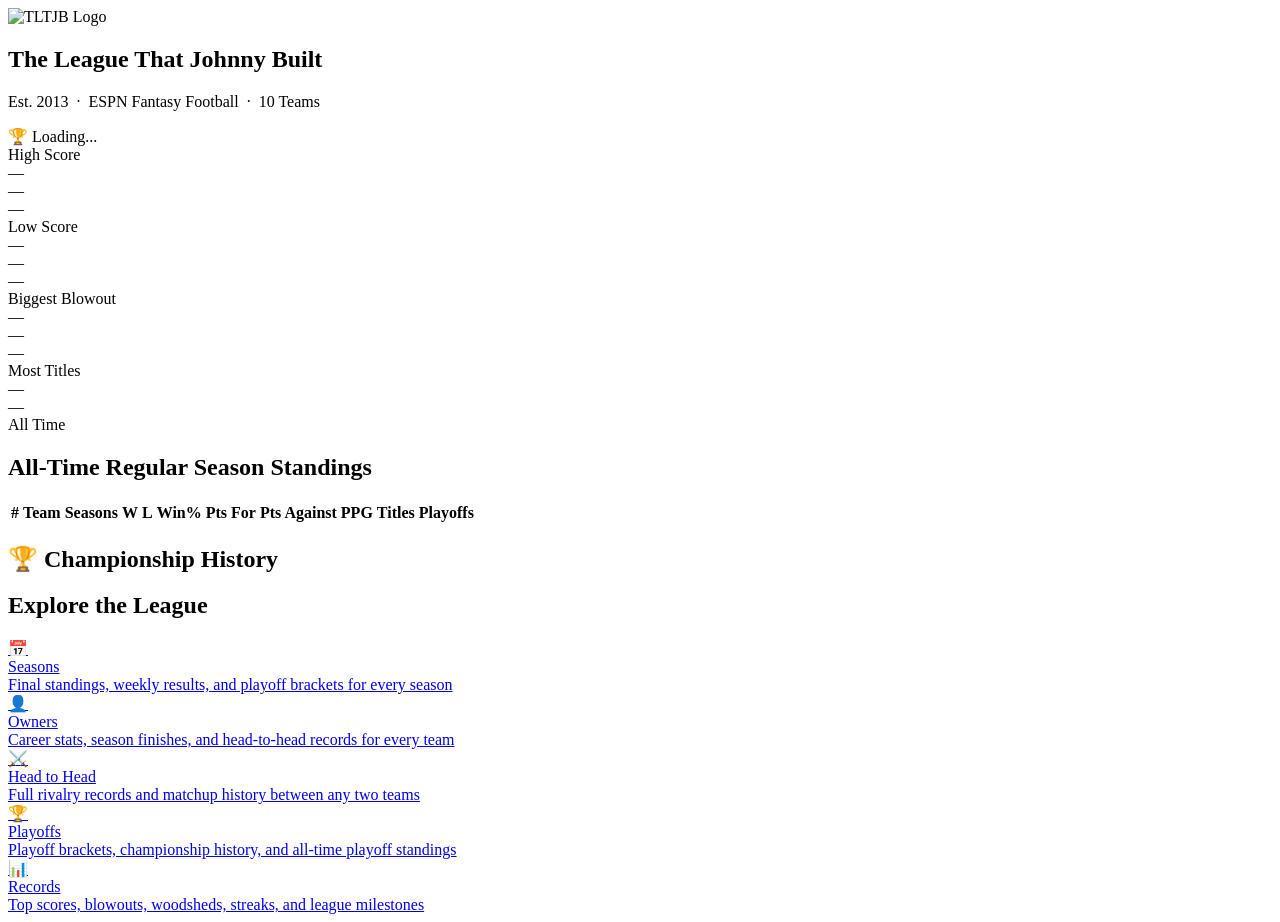
==== index.html @ 23a9dd39 "Add files via upload" ====
<!DOCTYPE html>
<html lang="en">
<head>
  <meta charset="UTF-8">
  <meta name="viewport" content="width=device-width, initial-scale=1.0">
  <title>TLTJB — The League That Johnny Built</title>
  <link rel="stylesheet" href="assets/style.css">
</head>
<body>
  <script src="assets/nav.js"></script>

  <section class="hero">
    <img src="assets/images/logo.png" alt="TLTJB Logo" class="hero-logo">
    <h1 class="hero-title">The League That Johnny Built</h1>
    <p class="hero-subtitle">Est. 2013 &nbsp;·&nbsp; ESPN Fantasy Football &nbsp;·&nbsp; 10 Teams</p>
    <div class="hero-champ-banner">
      <span class="trophy">🏆</span>
      <span id="champ-banner">Loading...</span>
    </div>
  </section>

  <div class="container">

    <!-- Records Strip -->
    <div class="section">
      <div class="records-strip" id="records-strip">
        <div class="record-tile"><div class="record-label">High Score</div><div class="record-value" id="rec-high">—</div><div class="record-holder" id="rec-high-team">—</div><div class="record-meta" id="rec-high-meta">—</div></div>
        <div class="record-tile"><div class="record-label">Low Score</div><div class="record-value" id="rec-low">—</div><div class="record-holder" id="rec-low-team">—</div><div class="record-meta" id="rec-low-meta">—</div></div>
        <div class="record-tile"><div class="record-label">Biggest Blowout</div><div class="record-value" id="rec-blowout">—</div><div class="record-holder" id="rec-blowout-team">—</div><div class="record-meta" id="rec-blowout-meta">—</div></div>
        <div class="record-tile"><div class="record-label">Most Titles</div><div class="record-value" id="rec-titles">—</div><div class="record-holder" id="rec-titles-team">—</div><div class="record-meta">All Time</div></div>
      </div>
    </div>

    <!-- All-time standings -->
    <div class="section">
      <h2 class="section-title">All-Time Regular Season Standings</h2>
      <div class="table-wrap">
        <table data-sortable data-numeric-cols="2,3,4,5,6,7,8,9">
          <thead>
            <tr>
              <th>#</th>
              <th>Team</th>
              <th>Seasons</th>
              <th>W</th>
              <th>L</th>
              <th>Win%</th>
              <th>Pts For</th>
              <th>Pts Against</th>
              <th>PPG</th>
              <th>Titles</th>
              <th>Playoffs</th>
            </tr>
          </thead>
          <tbody id="standings-body"></tbody>
        </table>
      </div>
    </div>

    <!-- Championship history -->
    <div class="section">
      <h2 class="section-title">🏆 Championship History</h2>
      <div class="champ-grid" id="champ-grid"></div>
    </div>

    <!-- Navigation cards -->
    <div class="section">
      <h2 class="section-title">Explore the League</h2>
      <div class="card-grid">
        <a href="seasons.html" class="nav-card">
          <div class="nav-card-icon">📅</div>
          <div class="nav-card-title">Seasons</div>
          <div class="nav-card-desc">Final standings, weekly results, and playoff brackets for every season</div>
        </a>
        <a href="owners.html" class="nav-card">
          <div class="nav-card-icon">👤</div>
          <div class="nav-card-title">Owners</div>
          <div class="nav-card-desc">Career stats, season finishes, and head-to-head records for every team</div>
        </a>
        <a href="head-to-head.html" class="nav-card">
          <div class="nav-card-icon">⚔️</div>
          <div class="nav-card-title">Head to Head</div>
          <div class="nav-card-desc">Full rivalry records and matchup history between any two teams</div>
        </a>
        <a href="playoffs.html" class="nav-card">
          <div class="nav-card-icon">🏆</div>
          <div class="nav-card-title">Playoffs</div>
          <div class="nav-card-desc">Playoff brackets, championship history, and all-time playoff standings</div>
        </a>
        <a href="records.html" class="nav-card">
          <div class="nav-card-icon">📊</div>
          <div class="nav-card-title">Records</div>
          <div class="nav-card-desc">Top scores, blowouts, woodsheds, streaks, and league milestones</div>
        </a>
      </div>
    </div>

  </div>

  <script src="assets/utils.js"></script>
  <script>
  async function init() {
    const data = await loadData();
    const { alltime_records: rec, alltime_standings: st, championship_history: ch, meta } = data;

    document.getElementById('champ-banner').textContent =
      `${meta.reigning_champion_year} Champions: ${meta.reigning_champion}`;

    // Records strip
    document.getElementById('rec-high').textContent = fmt(rec.high_score.pts);
    document.getElementById('rec-high-team').textContent = rec.high_score.display;
    document.getElementById('rec-high-meta').textContent = `${rec.high_score.year} Wk ${rec.high_score.week}`;
    document.getElementById('rec-low').textContent = fmt(rec.low_score.pts);
    document.getElementById('rec-low-team').textContent = rec.low_score.display;
    document.getElementById('rec-low-meta').textContent = `${rec.low_score.year} Wk ${rec.low_score.week}`;
    document.getElementById('rec-blowout').textContent = `+${fmt(rec.biggest_blowout.margin)}`;
    document.getElementById('rec-blowout-team').textContent = rec.biggest_blowout.winner_display;
    document.getElementById('rec-blowout-meta').textContent = `vs ${rec.biggest_blowout.loser_display} (${rec.biggest_blowout.year})`;
    document.getElementById('rec-titles').textContent = rec.most_titles.count;
    document.getElementById('rec-titles-team').textContent = rec.most_titles.display;

    // Standings
    const tbody = document.getElementById('standings-body');
    st.forEach((row, i) => {
      const tr = document.createElement('tr');
      if (row.championships > 0 && row.championships === Math.max(...st.map(r => r.championships))) tr.classList.add('champ-row');
      tr.innerHTML = `
        <td class="rank-num">${i + 1}</td>
        <td class="name-col"><strong>${row.display}</strong>${row.championships > 0 ? `<span class="champ-badge">🏆 ${row.championships}</span>` : ''}</td>
        <td>${row.seasons}</td>
        <td>${row.wins}</td>
        <td>${row.losses}</td>
        <td>${fmtPct(row.win_pct)}</td>
        <td>${fmt(row.points_for)}</td>
        <td>${fmt(row.points_against)}</td>
        <td>${fmt(row.ppg)}</td>
        <td>${row.championships}</td>
        <td>${row.playoff_appearances}</td>`;
      tbody.appendChild(tr);
    });

    // Championship grid
    const grid = document.getElementById('champ-grid');
    ch.forEach((c, i) => {
      const div = document.createElement('div');
      div.className = 'champ-card' + (i === 0 ? ' latest' : '');
      div.innerHTML = `
        <div class="trophy-icon">🏆</div>
        <div class="champ-year">${c.year}</div>
        <div class="champ-name">${c.champion_display}</div>
        <div class="champ-score">${fmt(c.champion_pts)} – ${fmt(c.runner_up_pts)}</div>
        <div class="text-muted" style="font-size:0.75rem;margin-top:0.2rem">def. ${c.runner_up_display}</div>`;
      grid.appendChild(div);
    });

    initSortableTables();
  }
  init();
  </script>
</body>
</html>
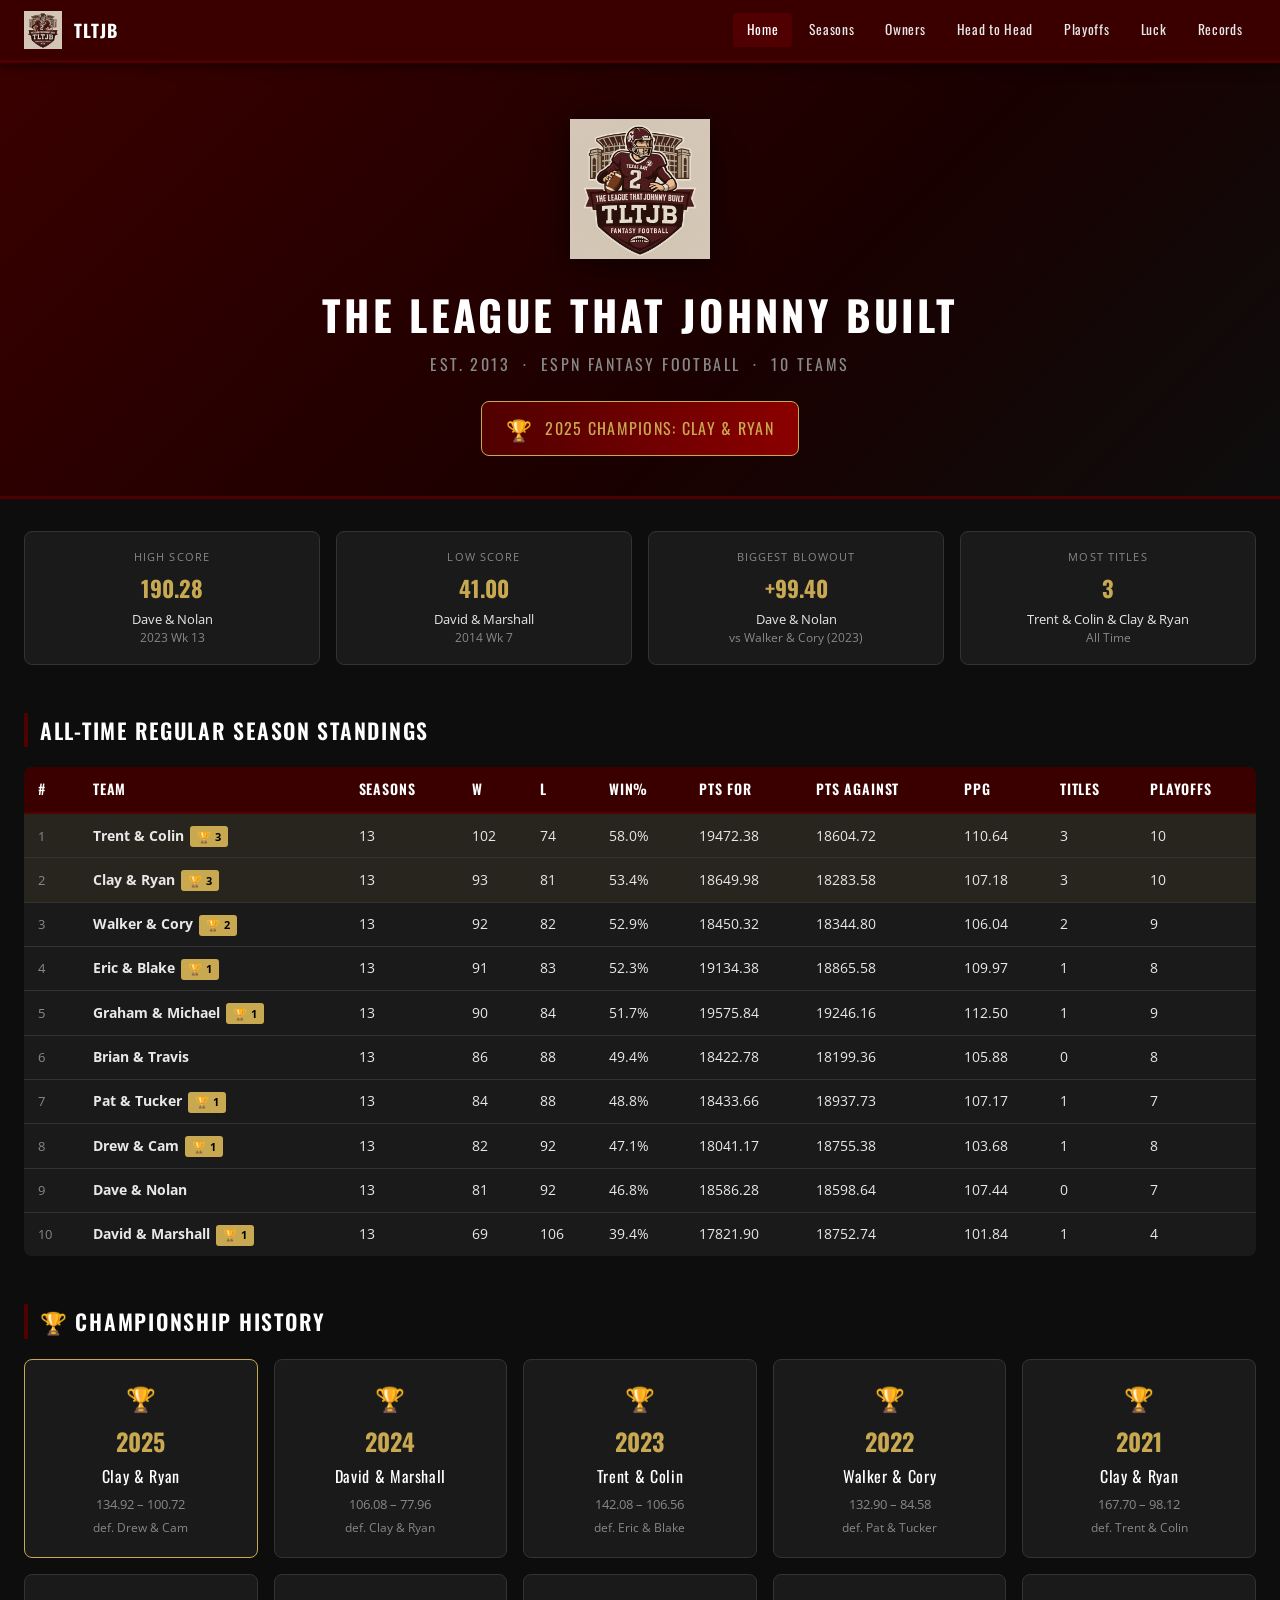
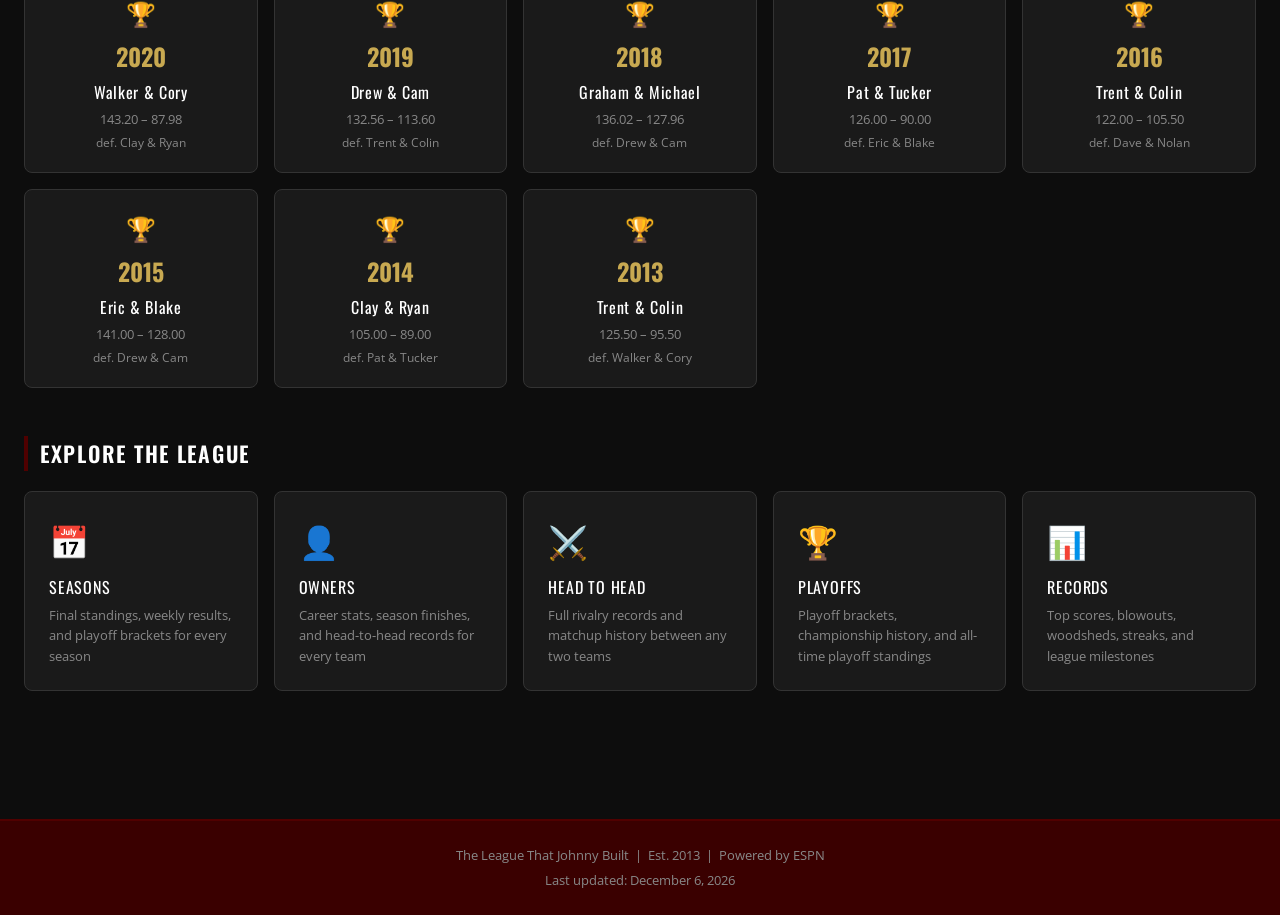
==== commit b84213d6: "Fix H2H season filter and most titles card" ====
--- a/index.html
+++ b/index.html
@@ -115,8 +115,10 @@
     document.getElementById('rec-blowout').textContent = `+${fmt(rec.biggest_blowout.margin)}`;
     document.getElementById('rec-blowout-team').textContent = rec.biggest_blowout.winner_display;
     document.getElementById('rec-blowout-meta').textContent = `vs ${rec.biggest_blowout.loser_display} (${rec.biggest_blowout.year})`;
-    document.getElementById('rec-titles').textContent = rec.most_titles.count;
-    document.getElementById('rec-titles-team').textContent = rec.most_titles.display;
+    const maxTitles = Math.max(...st.map(r => r.championships));
+    const titledOwners = st.filter(r => r.championships === maxTitles);
+    document.getElementById('rec-titles').textContent = maxTitles;
+    document.getElementById('rec-titles-team').textContent = titledOwners.map(r => r.display).join(' & ');
 
     // Standings
     const tbody = document.getElementById('standings-body');
--- a/assets/style.css
+++ b/assets/style.css
@@ -0,0 +1,659 @@
+/* TLTJB — The League That Johnny Built */
+@import url('https://fonts.googleapis.com/css2?family=Oswald:wght@400;600;700&family=Open+Sans:wght@400;600&display=swap');
+
+:root {
+  --primary: #500000;
+  --primary-dark: #3a0000;
+  --primary-light: #6b0000;
+  --secondary: #ffffff;
+  --accent: #8B0000;
+  --gold: #c8a951;
+  --bg: #0d0d0d;
+  --bg-card: #1a1a1a;
+  --bg-card-hover: #222222;
+  --border: #333333;
+  --text: #e8e8e8;
+  --text-muted: #888888;
+  --green: #2ecc71;
+  --red: #e74c3c;
+  --font-head: 'Oswald', sans-serif;
+  --font-body: 'Open Sans', sans-serif;
+}
+
+*, *::before, *::after { box-sizing: border-box; margin: 0; padding: 0; }
+html { scroll-behavior: smooth; }
+
+body {
+  background: var(--bg);
+  color: var(--text);
+  font-family: var(--font-body);
+  font-size: 15px;
+  line-height: 1.6;
+  min-height: 100vh;
+}
+
+/* ── NAVBAR ─────────────────────────────────────────────────────── */
+.navbar {
+  background: var(--primary-dark);
+  border-bottom: 3px solid var(--primary);
+  position: sticky;
+  top: 0;
+  z-index: 1000;
+  box-shadow: 0 2px 12px rgba(0,0,0,0.6);
+}
+.nav-inner {
+  max-width: 1300px;
+  margin: 0 auto;
+  padding: 0 1.5rem;
+  display: flex;
+  align-items: center;
+  gap: 1.5rem;
+  height: 60px;
+}
+.nav-brand {
+  display: flex;
+  align-items: center;
+  gap: 0.75rem;
+  text-decoration: none;
+}
+.nav-brand img { height: 38px; width: auto; }
+.nav-brand span {
+  font-family: var(--font-head);
+  font-size: 1.1rem;
+  font-weight: 700;
+  color: var(--secondary);
+  letter-spacing: 0.05em;
+}
+.nav-links {
+  display: flex;
+  gap: 0.25rem;
+  margin-left: auto;
+  list-style: none;
+}
+.nav-links a {
+  display: block;
+  padding: 0.4rem 0.85rem;
+  color: var(--text);
+  text-decoration: none;
+  font-family: var(--font-head);
+  font-size: 0.85rem;
+  letter-spacing: 0.05em;
+  border-radius: 4px;
+  transition: background 0.15s, color 0.15s;
+}
+.nav-links a:hover, .nav-links a.active {
+  background: var(--primary);
+  color: var(--secondary);
+}
+.hamburger {
+  display: none;
+  flex-direction: column;
+  gap: 5px;
+  background: none;
+  border: none;
+  cursor: pointer;
+  padding: 4px;
+  margin-left: auto;
+}
+.hamburger span {
+  display: block;
+  width: 24px;
+  height: 2px;
+  background: var(--secondary);
+  transition: transform 0.25s;
+}
+.mobile-menu {
+  display: none;
+  background: var(--primary-dark);
+  border-top: 1px solid var(--border);
+  padding: 0.5rem 1rem 1rem;
+}
+.mobile-menu.open { display: block; }
+.mobile-menu a {
+  display: block;
+  padding: 0.75rem 0.5rem;
+  border-bottom: 1px solid var(--border);
+  color: var(--text);
+  text-decoration: none;
+  font-family: var(--font-head);
+  letter-spacing: 0.05em;
+}
+.mobile-menu a:last-child { border-bottom: none; }
+
+/* ── HERO ───────────────────────────────────────────────────────── */
+.hero {
+  background: linear-gradient(135deg, var(--primary-dark) 0%, #1a0000 60%, #0d0d0d 100%);
+  padding: 3.5rem 1.5rem 2.5rem;
+  text-align: center;
+  border-bottom: 3px solid var(--primary);
+}
+.hero-logo { height: 140px; width: auto; margin-bottom: 1rem; filter: drop-shadow(0 4px 16px rgba(0,0,0,0.6)); }
+.hero-title {
+  font-family: var(--font-head);
+  font-size: 2.6rem;
+  font-weight: 700;
+  letter-spacing: 0.08em;
+  text-transform: uppercase;
+  color: var(--secondary);
+  margin-bottom: 0.25rem;
+}
+.hero-subtitle {
+  font-family: var(--font-head);
+  font-size: 1rem;
+  color: var(--text-muted);
+  letter-spacing: 0.15em;
+  text-transform: uppercase;
+  margin-bottom: 1.5rem;
+}
+.hero-champ-banner {
+  display: inline-flex;
+  align-items: center;
+  gap: 0.75rem;
+  background: linear-gradient(90deg, var(--primary) 0%, var(--accent) 100%);
+  border: 1px solid var(--gold);
+  border-radius: 8px;
+  padding: 0.6rem 1.5rem;
+  font-family: var(--font-head);
+  font-size: 1rem;
+  color: var(--gold);
+  letter-spacing: 0.08em;
+  text-transform: uppercase;
+}
+.hero-champ-banner .trophy { font-size: 1.3rem; }
+
+/* ── PAGE HEADER ────────────────────────────────────────────────── */
+.page-header {
+  background: linear-gradient(90deg, var(--primary-dark), #1a0000);
+  border-bottom: 3px solid var(--primary);
+  padding: 2rem 1.5rem 1.5rem;
+  text-align: center;
+}
+.page-header h1 {
+  font-family: var(--font-head);
+  font-size: 2rem;
+  font-weight: 700;
+  letter-spacing: 0.1em;
+  text-transform: uppercase;
+  color: var(--secondary);
+}
+.page-header p { color: var(--text-muted); margin-top: 0.3rem; font-size: 0.9rem; }
+
+/* ── LAYOUT ─────────────────────────────────────────────────────── */
+.container { max-width: 1300px; margin: 0 auto; padding: 2rem 1.5rem; }
+.section { margin-bottom: 3rem; }
+.section-title {
+  font-family: var(--font-head);
+  font-size: 1.35rem;
+  font-weight: 600;
+  letter-spacing: 0.08em;
+  text-transform: uppercase;
+  color: var(--secondary);
+  border-left: 4px solid var(--primary);
+  padding-left: 0.75rem;
+  margin-bottom: 1.25rem;
+}
+
+/* ── CARDS ──────────────────────────────────────────────────────── */
+.card {
+  background: var(--bg-card);
+  border: 1px solid var(--border);
+  border-radius: 8px;
+  padding: 1.25rem;
+}
+.card-grid {
+  display: grid;
+  grid-template-columns: repeat(auto-fill, minmax(220px, 1fr));
+  gap: 1rem;
+}
+.nav-card {
+  background: var(--bg-card);
+  border: 1px solid var(--border);
+  border-radius: 8px;
+  padding: 1.5rem;
+  text-decoration: none;
+  transition: transform 0.15s, border-color 0.15s, background 0.15s;
+  display: block;
+}
+.nav-card:hover {
+  transform: translateY(-3px);
+  border-color: var(--primary);
+  background: var(--bg-card-hover);
+}
+.nav-card .nav-card-icon { font-size: 2rem; margin-bottom: 0.5rem; }
+.nav-card .nav-card-title {
+  font-family: var(--font-head);
+  font-size: 1rem;
+  color: var(--secondary);
+  letter-spacing: 0.05em;
+  text-transform: uppercase;
+  margin-bottom: 0.25rem;
+}
+.nav-card .nav-card-desc { font-size: 0.8rem; color: var(--text-muted); }
+
+/* ── TABLES ─────────────────────────────────────────────────────── */
+.table-wrap { overflow-x: auto; border-radius: 8px; }
+table {
+  width: 100%;
+  border-collapse: collapse;
+  font-size: 0.88rem;
+  background: var(--bg-card);
+}
+thead th {
+  background: var(--primary-dark);
+  color: var(--secondary);
+  font-family: var(--font-head);
+  font-weight: 600;
+  letter-spacing: 0.06em;
+  text-transform: uppercase;
+  padding: 0.7rem 0.85rem;
+  text-align: left;
+  border-bottom: 2px solid var(--primary);
+  white-space: nowrap;
+  cursor: pointer;
+  user-select: none;
+}
+thead th:hover { background: var(--primary); }
+thead th.sorted-asc::after { content: ' ▲'; font-size: 0.7em; }
+thead th.sorted-desc::after { content: ' ▼'; font-size: 0.7em; }
+tbody tr { border-bottom: 1px solid var(--border); transition: background 0.1s; }
+tbody tr:hover { background: var(--bg-card-hover); }
+tbody tr:last-child { border-bottom: none; }
+td {
+  padding: 0.65rem 0.85rem;
+  white-space: nowrap;
+}
+td.name-col { white-space: normal; min-width: 130px; }
+.rank-num { color: var(--text-muted); font-size: 0.8rem; }
+.champ-row td { background: rgba(200,169,81,0.08); }
+.champ-badge {
+  display: inline-flex;
+  align-items: center;
+  gap: 0.3rem;
+  background: var(--gold);
+  color: #000;
+  font-size: 0.7rem;
+  font-weight: 700;
+  padding: 0.1rem 0.4rem;
+  border-radius: 3px;
+  text-transform: uppercase;
+  letter-spacing: 0.05em;
+  margin-left: 0.4rem;
+}
+
+/* ── BADGES ─────────────────────────────────────────────────────── */
+.badge {
+  display: inline-block;
+  padding: 0.15rem 0.5rem;
+  border-radius: 3px;
+  font-size: 0.75rem;
+  font-weight: 600;
+  text-transform: uppercase;
+  letter-spacing: 0.04em;
+}
+.badge-regular { background: #1a3a5c; color: #7eb8f7; }
+.badge-playoffs { background: #3a2a00; color: var(--gold); }
+.badge-championship { background: #3a2a00; color: var(--gold); border: 1px solid var(--gold); }
+.badge-quarters { background: #1a1a3a; color: #a0a8f7; }
+.badge-semis { background: #1a2a1a; color: #7af7a0; }
+
+/* ── CHAMPIONSHIP GRID ──────────────────────────────────────────── */
+.champ-grid {
+  display: grid;
+  grid-template-columns: repeat(auto-fill, minmax(200px, 1fr));
+  gap: 1rem;
+}
+.champ-card {
+  background: var(--bg-card);
+  border: 1px solid var(--border);
+  border-radius: 8px;
+  padding: 1.25rem;
+  text-align: center;
+  position: relative;
+}
+.champ-card.latest { border-color: var(--gold); }
+.champ-card .champ-year {
+  font-family: var(--font-head);
+  font-size: 1.5rem;
+  color: var(--gold);
+  font-weight: 700;
+}
+.champ-card .champ-name {
+  font-family: var(--font-head);
+  font-size: 1rem;
+  color: var(--secondary);
+  margin: 0.25rem 0;
+  letter-spacing: 0.04em;
+}
+.champ-card .champ-score {
+  font-size: 0.8rem;
+  color: var(--text-muted);
+}
+.champ-card .trophy-icon { font-size: 1.5rem; margin-bottom: 0.25rem; }
+
+/* ── RECORDS STRIP ──────────────────────────────────────────────── */
+.records-strip {
+  display: grid;
+  grid-template-columns: repeat(4, 1fr);
+  gap: 1rem;
+}
+.record-tile {
+  background: var(--bg-card);
+  border: 1px solid var(--border);
+  border-radius: 8px;
+  padding: 1rem;
+  text-align: center;
+}
+.record-tile .record-label {
+  font-size: 0.7rem;
+  text-transform: uppercase;
+  letter-spacing: 0.1em;
+  color: var(--text-muted);
+  margin-bottom: 0.25rem;
+}
+.record-tile .record-value {
+  font-family: var(--font-head);
+  font-size: 1.4rem;
+  color: var(--gold);
+  font-weight: 700;
+}
+.record-tile .record-holder {
+  font-size: 0.8rem;
+  color: var(--text);
+  margin-top: 0.2rem;
+}
+.record-tile .record-meta { font-size: 0.73rem; color: var(--text-muted); }
+
+/* ── SEASON SELECTOR ────────────────────────────────────────────── */
+.season-selector {
+  display: flex;
+  align-items: center;
+  gap: 1rem;
+  margin-bottom: 2rem;
+  flex-wrap: wrap;
+}
+.season-selector label {
+  font-family: var(--font-head);
+  font-size: 0.9rem;
+  letter-spacing: 0.06em;
+  text-transform: uppercase;
+  color: var(--text-muted);
+}
+.season-selector select {
+  background: var(--bg-card);
+  border: 1px solid var(--border);
+  color: var(--text);
+  font-family: var(--font-head);
+  font-size: 1rem;
+  padding: 0.5rem 1rem;
+  border-radius: 6px;
+  cursor: pointer;
+  outline: none;
+  transition: border-color 0.15s;
+}
+.season-selector select:focus { border-color: var(--primary); }
+
+/* ── CHAMPION CALLOUT ───────────────────────────────────────────── */
+.champ-callout {
+  background: linear-gradient(90deg, var(--primary-dark), rgba(80,0,0,0.3));
+  border: 1px solid var(--gold);
+  border-radius: 8px;
+  padding: 1.25rem 1.5rem;
+  display: flex;
+  align-items: center;
+  gap: 1rem;
+  margin-bottom: 2rem;
+}
+.champ-callout .trophy { font-size: 2rem; }
+.champ-callout .champ-text { flex: 1; }
+.champ-callout .champ-text .label {
+  font-size: 0.7rem;
+  text-transform: uppercase;
+  letter-spacing: 0.15em;
+  color: var(--gold);
+  font-family: var(--font-head);
+}
+.champ-callout .champ-text .name {
+  font-family: var(--font-head);
+  font-size: 1.5rem;
+  color: var(--secondary);
+  font-weight: 700;
+}
+.champ-callout .champ-text .score { font-size: 0.85rem; color: var(--text-muted); }
+
+/* ── OWNER CARDS ────────────────────────────────────────────────── */
+.owner-grid {
+  display: grid;
+  grid-template-columns: repeat(auto-fill, minmax(200px, 1fr));
+  gap: 1rem;
+}
+.owner-card {
+  background: var(--bg-card);
+  border: 1px solid var(--border);
+  border-radius: 8px;
+  padding: 1.25rem;
+  cursor: pointer;
+  transition: transform 0.15s, border-color 0.15s;
+  text-align: center;
+}
+.owner-card:hover { transform: translateY(-3px); border-color: var(--primary); }
+.owner-card.selected { border-color: var(--gold); }
+.owner-card .owner-icon { font-size: 2rem; margin-bottom: 0.5rem; }
+.owner-card .owner-name {
+  font-family: var(--font-head);
+  font-size: 1rem;
+  color: var(--secondary);
+  letter-spacing: 0.04em;
+  margin-bottom: 0.5rem;
+}
+.owner-card .owner-meta { font-size: 0.78rem; color: var(--text-muted); line-height: 1.7; }
+.owner-card .owner-titles { color: var(--gold); font-weight: 600; }
+
+/* ── STATS GRID ─────────────────────────────────────────────────── */
+.stats-grid {
+  display: grid;
+  grid-template-columns: repeat(auto-fill, minmax(150px, 1fr));
+  gap: 0.75rem;
+  margin-bottom: 1.5rem;
+}
+.stat-tile {
+  background: var(--bg-card);
+  border: 1px solid var(--border);
+  border-radius: 8px;
+  padding: 0.9rem;
+  text-align: center;
+}
+.stat-tile .stat-label {
+  font-size: 0.68rem;
+  text-transform: uppercase;
+  letter-spacing: 0.1em;
+  color: var(--text-muted);
+  margin-bottom: 0.25rem;
+}
+.stat-tile .stat-value {
+  font-family: var(--font-head);
+  font-size: 1.4rem;
+  color: var(--secondary);
+  font-weight: 700;
+}
+
+/* ── STREAK CARDS ───────────────────────────────────────────────── */
+.streak-cards {
+  display: grid;
+  grid-template-columns: repeat(auto-fill, minmax(180px, 1fr));
+  gap: 0.75rem;
+}
+.streak-card {
+  background: var(--bg-card);
+  border-radius: 8px;
+  padding: 0.9rem 1rem;
+  border-left: 4px solid var(--border);
+}
+.streak-card.win { border-left-color: var(--green); }
+.streak-card.loss { border-left-color: var(--red); }
+.streak-card .streak-team { font-family: var(--font-head); font-size: 0.9rem; color: var(--secondary); }
+.streak-card .streak-num {
+  font-family: var(--font-head);
+  font-size: 1.5rem;
+  font-weight: 700;
+}
+.streak-card.win .streak-num { color: var(--green); }
+.streak-card.loss .streak-num { color: var(--red); }
+.streak-card .streak-label { font-size: 0.75rem; color: var(--text-muted); }
+
+/* ── H2H ────────────────────────────────────────────────────────── */
+.h2h-summary {
+  display: grid;
+  grid-template-columns: 1fr auto 1fr;
+  gap: 1rem;
+  align-items: center;
+  background: var(--bg-card);
+  border: 1px solid var(--border);
+  border-radius: 8px;
+  padding: 1.5rem;
+  margin-bottom: 1.5rem;
+  text-align: center;
+}
+.h2h-team { font-family: var(--font-head); font-size: 1.1rem; color: var(--secondary); }
+.h2h-record {
+  font-family: var(--font-head);
+  font-size: 2rem;
+  font-weight: 700;
+  color: var(--gold);
+}
+.h2h-divider { font-size: 1.5rem; color: var(--text-muted); }
+
+/* ── DROPDOWNS ──────────────────────────────────────────────────── */
+.dropdown-row {
+  display: flex;
+  gap: 1rem;
+  align-items: center;
+  flex-wrap: wrap;
+  margin-bottom: 1.5rem;
+}
+.dropdown-row select {
+  background: var(--bg-card);
+  border: 1px solid var(--border);
+  color: var(--text);
+  font-family: var(--font-head);
+  font-size: 0.95rem;
+  padding: 0.5rem 1rem;
+  border-radius: 6px;
+  cursor: pointer;
+  flex: 1;
+  min-width: 160px;
+  outline: none;
+}
+.dropdown-row select:focus { border-color: var(--primary); }
+.vs-label {
+  font-family: var(--font-head);
+  font-size: 1.1rem;
+  color: var(--text-muted);
+}
+
+/* ── PLAYOFF BRACKET ────────────────────────────────────────────── */
+.bracket-round { margin-bottom: 1.5rem; }
+.bracket-round-title {
+  font-family: var(--font-head);
+  font-size: 0.9rem;
+  letter-spacing: 0.1em;
+  text-transform: uppercase;
+  color: var(--gold);
+  margin-bottom: 0.75rem;
+  padding-bottom: 0.3rem;
+  border-bottom: 1px solid var(--border);
+}
+.bracket-games { display: flex; flex-wrap: wrap; gap: 0.75rem; }
+.bracket-game {
+  background: var(--bg-card);
+  border: 1px solid var(--border);
+  border-radius: 8px;
+  min-width: 260px;
+  overflow: hidden;
+}
+.bracket-game .bg-team {
+  display: flex;
+  justify-content: space-between;
+  align-items: center;
+  padding: 0.5rem 0.85rem;
+  font-size: 0.88rem;
+  border-bottom: 1px solid var(--border);
+}
+.bracket-game .bg-team:last-child { border-bottom: none; }
+.bracket-game .bg-team.winner { background: rgba(80,0,0,0.25); }
+.bracket-game .bg-team .team-name { font-family: var(--font-head); color: var(--secondary); }
+.bracket-game .bg-team.winner .team-name { color: var(--gold); }
+.bracket-game .bg-team .team-pts { font-weight: 600; color: var(--secondary); }
+
+/* ── PROFILE VIEW ───────────────────────────────────────────────── */
+.profile-back {
+  display: inline-flex;
+  align-items: center;
+  gap: 0.4rem;
+  color: var(--text-muted);
+  cursor: pointer;
+  font-size: 0.85rem;
+  padding: 0.4rem 0;
+  margin-bottom: 1.25rem;
+  background: none;
+  border: none;
+  font-family: var(--font-body);
+}
+.profile-back:hover { color: var(--secondary); }
+
+/* ── FOOTER ─────────────────────────────────────────────────────── */
+footer {
+  background: var(--primary-dark);
+  border-top: 2px solid var(--primary);
+  text-align: center;
+  padding: 1.5rem;
+  font-size: 0.8rem;
+  color: var(--text-muted);
+  margin-top: 3rem;
+}
+footer a { color: var(--primary-light); text-decoration: none; }
+
+/* ── CHART CONTAINER ────────────────────────────────────────────── */
+.chart-container {
+  background: var(--bg-card);
+  border: 1px solid var(--border);
+  border-radius: 8px;
+  padding: 1rem;
+  position: relative;
+  height: 280px;
+}
+
+/* ── UTIL ────────────────────────────────────────────────────────── */
+.text-gold { color: var(--gold); }
+.text-muted { color: var(--text-muted); }
+.text-green { color: var(--green); }
+.text-red { color: var(--red); }
+.hidden { display: none !important; }
+.loading { text-align: center; padding: 3rem; color: var(--text-muted); font-family: var(--font-head); letter-spacing: 0.1em; }
+.prompt-state { text-align: center; padding: 3rem; color: var(--text-muted); }
+.prompt-state p { font-size: 1rem; }
+
+/* ── RESPONSIVE ──────────────────────────────────────────────────── */
+@media (max-width: 768px) {
+  .nav-links { display: none; }
+  .hamburger { display: flex; }
+  .hero-title { font-size: 1.8rem; }
+  .hero-logo { height: 100px; }
+  .records-strip { grid-template-columns: repeat(2, 1fr); }
+  .champ-grid { grid-template-columns: repeat(2, 1fr); }
+  .card-grid { grid-template-columns: 1fr 1fr; }
+  .h2h-summary { grid-template-columns: 1fr; }
+  .h2h-divider { display: none; }
+  .stats-grid { grid-template-columns: repeat(3, 1fr); }
+  .owner-grid { grid-template-columns: repeat(2, 1fr); }
+  .streak-cards { grid-template-columns: repeat(2, 1fr); }
+  .bracket-game { min-width: 100%; }
+  .container { padding: 1rem; }
+  .section { margin-bottom: 2rem; }
+}
+@media (max-width: 480px) {
+  .records-strip { grid-template-columns: 1fr 1fr; }
+  .stats-grid { grid-template-columns: repeat(2, 1fr); }
+  .owner-grid { grid-template-columns: 1fr; }
+  .streak-cards { grid-template-columns: 1fr; }
+  .hero-title { font-size: 1.5rem; }
+}
